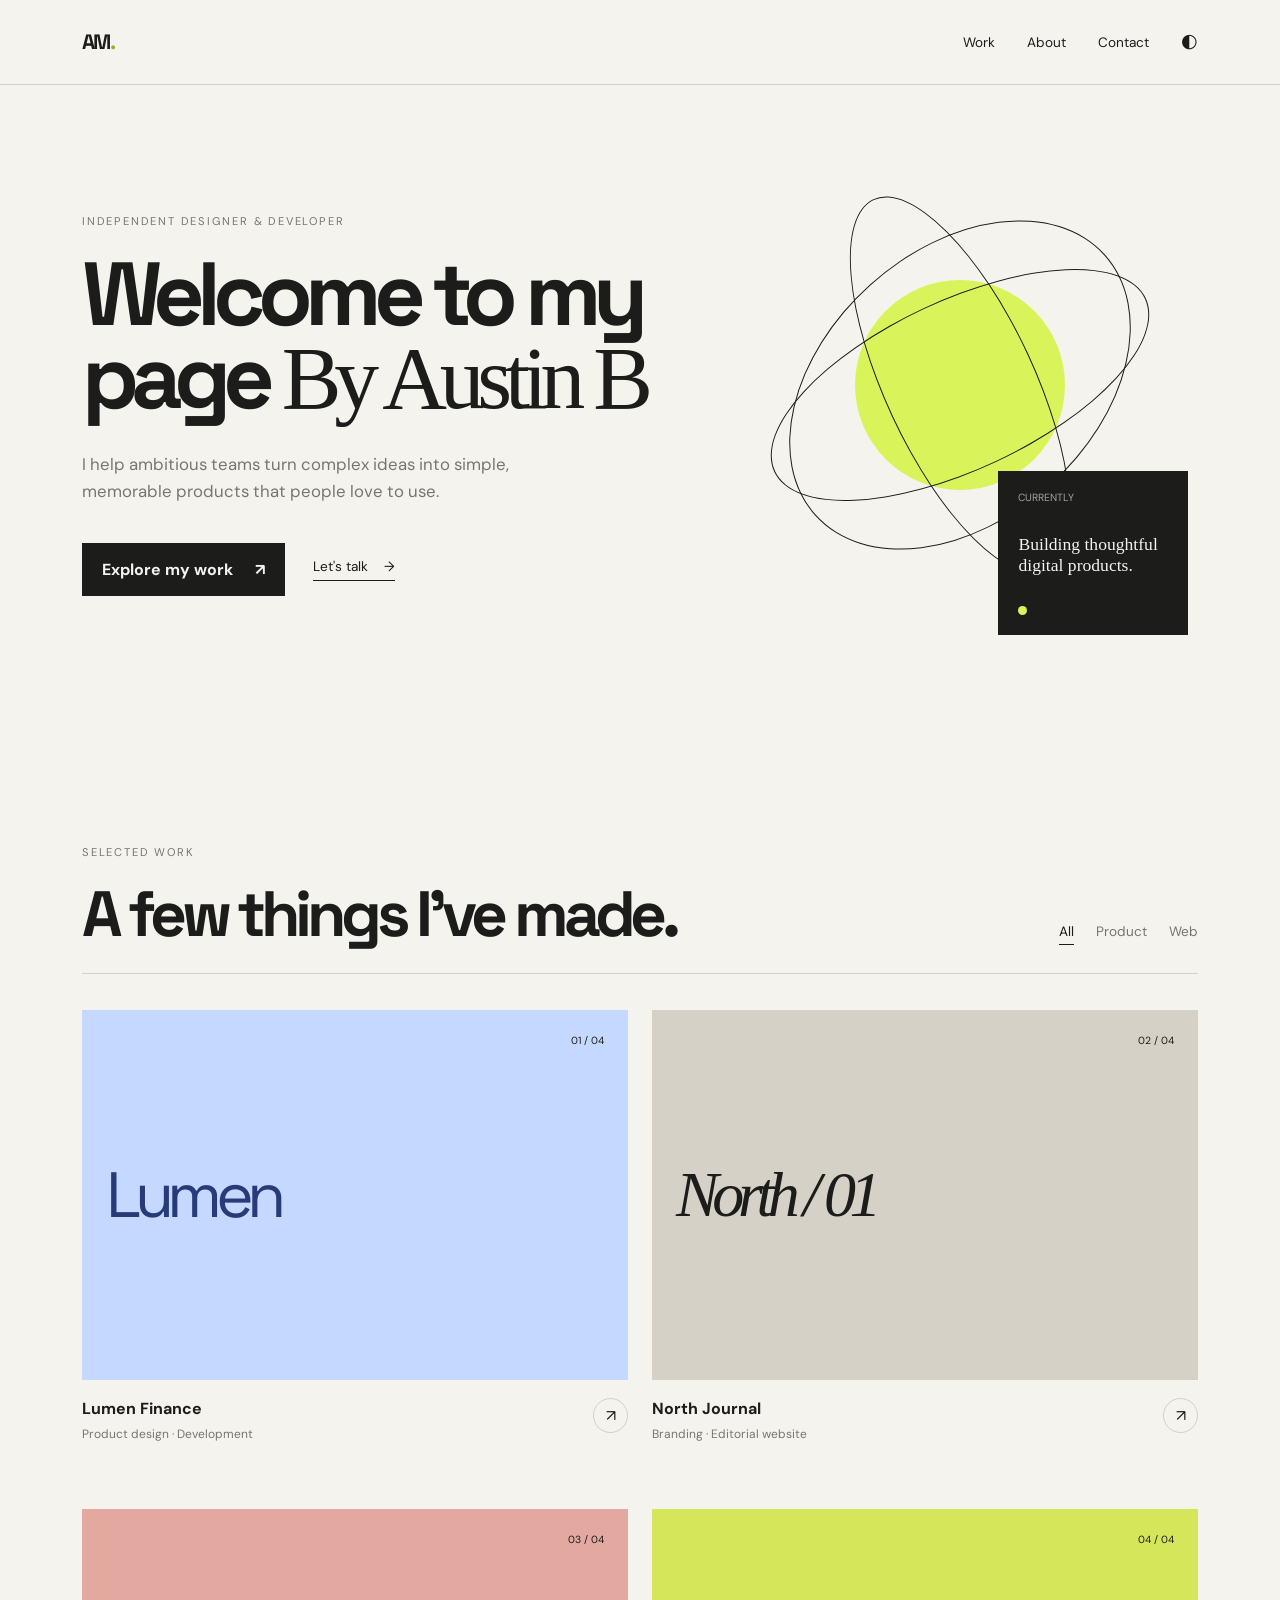
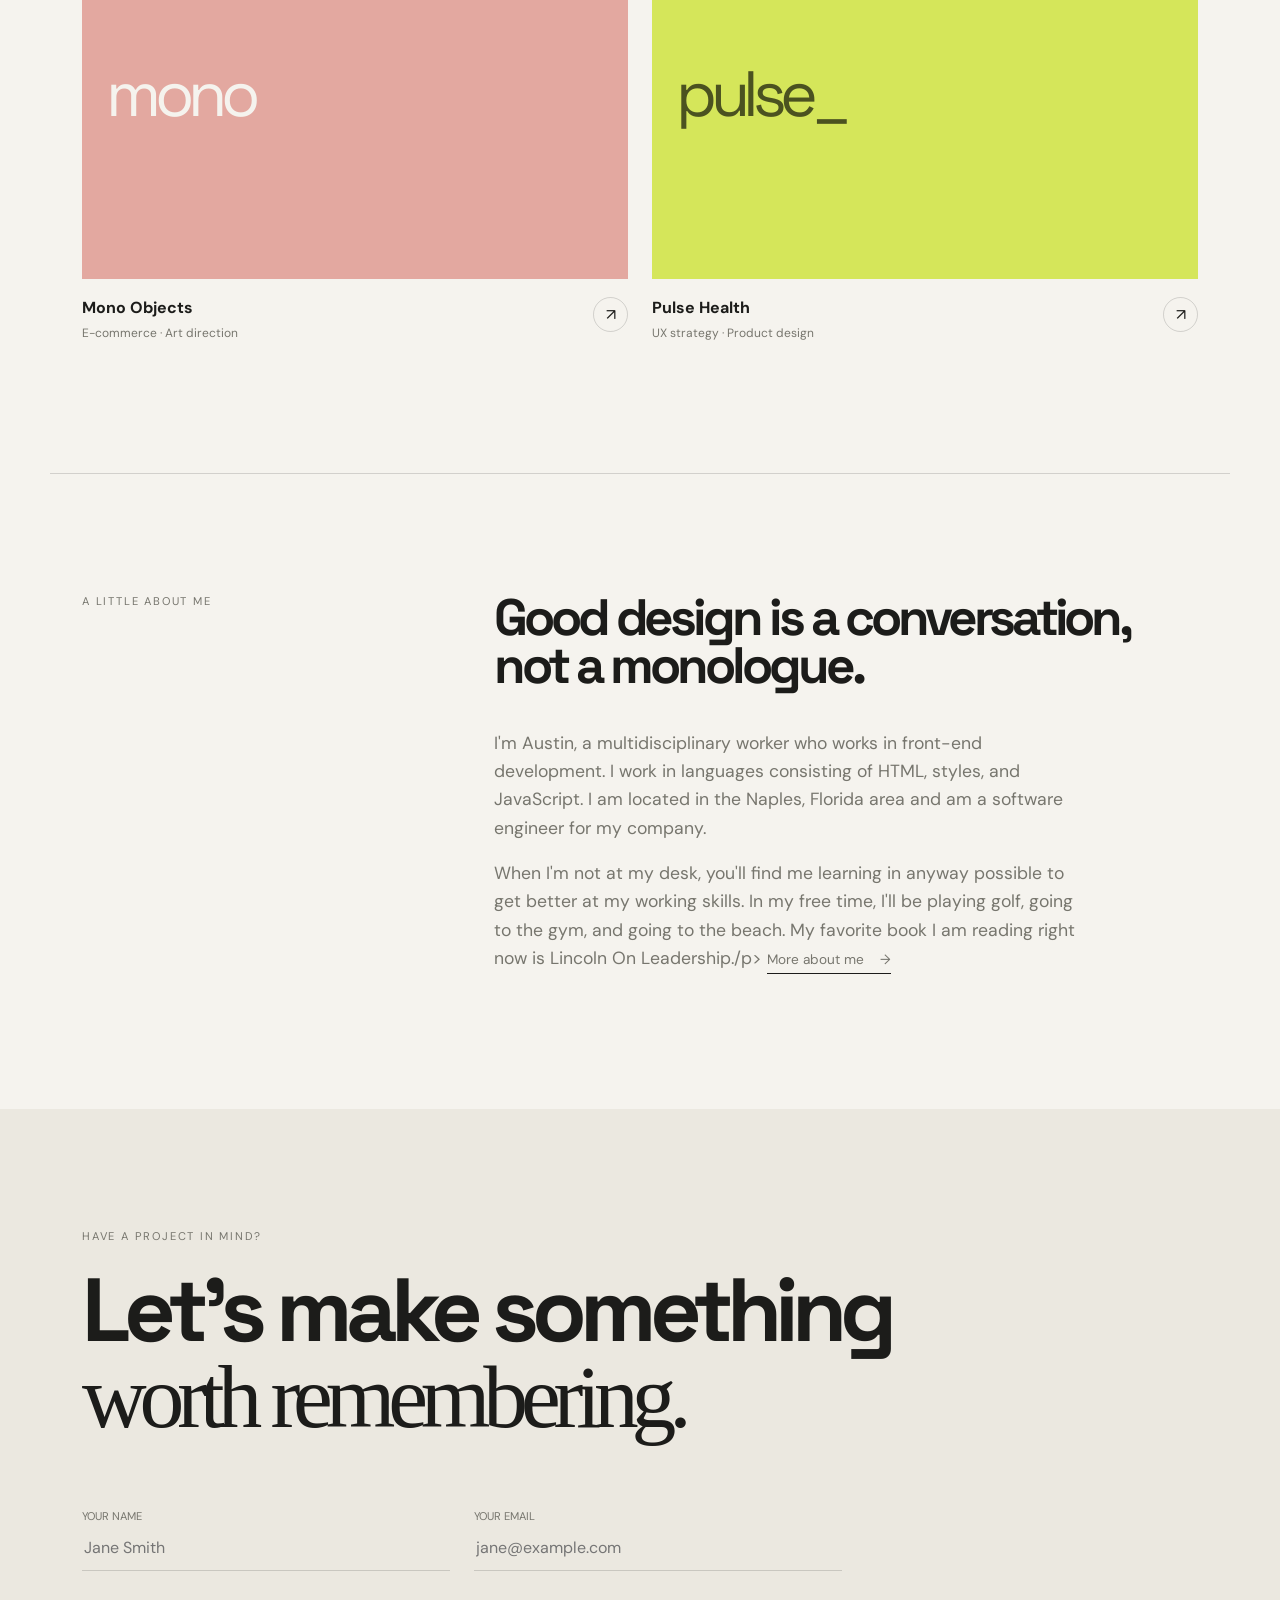
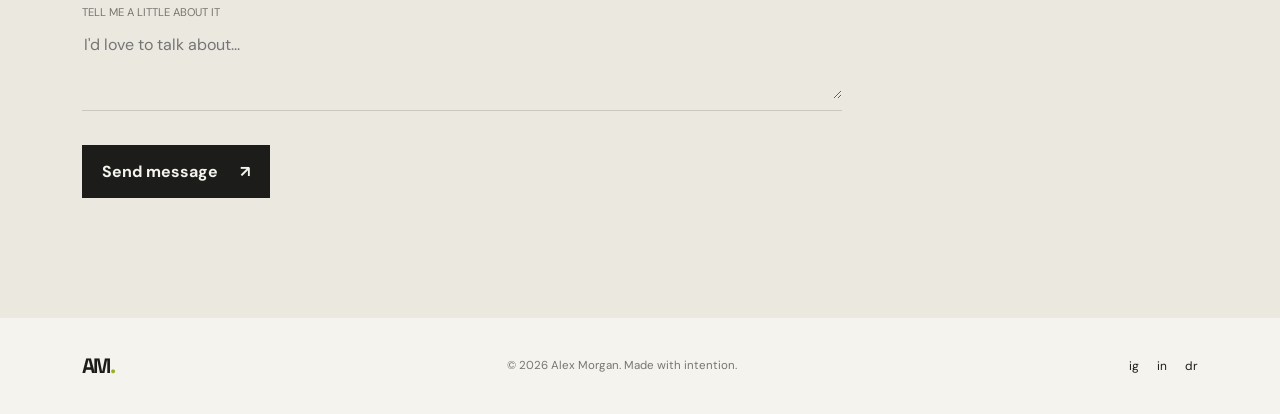
==== index.html @ d63d9c44 "Recent changes to website" ====
<!DOCTYPE html>
<html lang="en">
<head>
  <meta charset="UTF-8">
  <meta name="viewport" content="width=device-width, initial-scale=1.0">
  <meta name="description" content="A modern personal portfolio website.">
  <title>Austin Bohlman | Designer & Front End Developer</title>
  <link rel="preconnect" href="https://fonts.googleapis.com">
  <link rel="preconnect" href="https://fonts.gstatic.com" crossorigin>
  <link href="https://fonts.googleapis.com/css2?family=DM+Sans:wght@400;500;700&family=Space+Grotesk:wght@500;600;700&display=swap" rel="stylesheet">
  <link rel="stylesheet" href="style.css">
  <script src="script.js" defer></script>
</head>
<body>
  <header class="site-header">
    <nav class="nav container" aria-label="Main navigation">
      <a class="logo" href="#top" aria-label="Alex Morgan home">AM<span>.</span></a>
      <button class="menu-toggle" type="button" aria-expanded="false" aria-controls="nav-links">
        <span></span><span></span><span></span>
        <span class="sr-only">Open navigation menu</span>
      </button>
      <div class="nav-links" id="nav-links">
        <a href="#work">Work</a>
        <a href="#about">About</a>
        <a href="#contact">Contact</a>
        <button class="theme-toggle" type="button" aria-label="Switch to dark theme">◐</button>
      </div>
    </nav>
  </header>

  <main id="top">
    <section class="hero container">
      <div class="hero-copy">
        <p class="eyebrow">Independent designer & developer</p>
        <h1>Welcome to my page <em>By Austin B</em></h1>
        <p class="hero-text">I help ambitious teams turn complex ideas into simple, memorable products that people love to use.</p>
        <div class="hero-actions">
          <a class="button button-primary" href="#work">Explore my work <span>↗</span></a>
          <a class="text-link" href="#contact">Let's talk <span>→</span></a>
        </div>
      </div>
      <div class="hero-art" aria-hidden="true">
        <div class="sun"></div>
        <div class="orbit orbit-one"></div>
        <div class="orbit orbit-two"></div>
        <div class="orbit orbit-three"></div>
        <div class="hero-card">
          <span>Currently</span>
          <strong>Building thoughtful<br>digital products.</strong>
          <i></i>
        </div>
      </div>
    </section>

    <section class="work section container" id="work">
      <div class="section-heading">
        <div>
          <p class="eyebrow">Selected work</p>
          <h2>A few things I've made.</h2>
        </div>
        <div class="filters" aria-label="Filter projects">
          <button class="filter-button active" data-filter="all">All</button>
          <button class="filter-button" data-filter="product">Product</button>
          <button class="filter-button" data-filter="web">Web</button>
        </div>
      </div>
      <div class="project-grid">
        <article class="project-card project-product">
          <div class="project-image image-lumen"><span>Lumen</span><small>01 / 04</small></div>
          <div class="project-meta"><div><h3>Lumen Finance</h3><p>Product design · Development</p></div><a href="#contact" aria-label="Learn more about Lumen Finance">↗</a></div>
        </article>
        <article class="project-card project-web">
          <div class="project-image image-north"><span>North / 01</span><small>02 / 04</small></div>
          <div class="project-meta"><div><h3>North Journal</h3><p>Branding · Editorial website</p></div><a href="#contact" aria-label="Learn more about North Journal">↗</a></div>
        </article>
        <article class="project-card project-web">
          <div class="project-image image-mono"><span>mono</span><small>03 / 04</small></div>
          <div class="project-meta"><div><h3>Mono Objects</h3><p>E-commerce · Art direction</p></div><a href="#contact" aria-label="Learn more about Mono Objects">↗</a></div>
        </article>
        <article class="project-card project-product">
          <div class="project-image image-pulse"><span>pulse_</span><small>04 / 04</small></div>
          <div class="project-meta"><div><h3>Pulse Health</h3><p>UX strategy · Product design</p></div><a href="#contact" aria-label="Learn more about Pulse Health">↗</a></div>
        </article>
      </div>
    </section>

    <section class="about section container" id="about">
      <div class="about-label"><p class="eyebrow">A little about me</p></div>
      <div class="about-copy">
        <h2>Good design is a conversation, not a monologue.</h2>
        <p>I'm Austin, a multidisciplinary worker who works in front-end development. I work in languages consisting of HTML, styles, and JavaScript. I am located in the Naples, Florida area and am a software engineer for my company.</p>
        <p>When I'm not at my desk, you'll find me learning in anyway possible to get better at my working skills. In my free time, I'll be playing golf, going to the gym, and going to the beach. My favorite book I am reading right now is Lincoln On Leadership./p>
        <a class="text-link" href="#contact">More about me <span>→</span></a>
      </div>
    </section>

    <section class="contact section container" id="contact">
      <p class="eyebrow">Have a project in mind?</p>
      <h2>Let's make something<br><em>worth remembering.</em></h2>
      <form class="contact-form" novalidate>
        <label><span>Your name</span><input type="text" name="name" placeholder="Jane Smith" required></label>
        <label><span>Your email</span><input type="email" name="email" placeholder="jane@example.com" required></label>
        <label class="message-field"><span>Tell me a little about it</span><textarea name="message" rows="3" placeholder="I'd love to talk about..." required></textarea></label>
        <button class="button button-primary" type="submit">Send message <span>↗</span></button>
        <p class="form-status" role="status"></p>
      </form>
    </section>
  </main>

  <footer class="footer container">
    <a class="logo" href="#top">AM<span>.</span></a>
    <p>© <span id="year"></span> Alex Morgan. Made with intention.</p>
    <div class="social-links"><a href="#" aria-label="Instagram">ig</a><a href="#" aria-label="LinkedIn">in</a><a href="#" aria-label="Dribbble">dr</a></div>
  </footer>
</body>
</html>
---- style.css ----
:root {
  --bg: #f5f3ee;
  --surface: #ebe8e0;
  --text: #1c1c1a;
  --muted: #77766e;
  --accent: #d9f45a;
  --line: rgba(28, 28, 26, .16);
  --serif: Georgia, "Times New Roman", serif;
}

* { box-sizing: border-box; }
html { scroll-behavior: smooth; }
body { margin: 0; background: var(--bg); color: var(--text); font-family: "DM Sans", sans-serif; }
a { color: inherit; text-decoration: none; }
button, input, textarea { color: inherit; font: inherit; }
.container { margin: 0 auto; max-width: 1180px; padding-left: 32px; padding-right: 32px; }
.site-header { border-bottom: 1px solid var(--line); }
.nav { align-items: center; display: flex; height: 84px; justify-content: space-between; }
.logo { font-family: "Space Grotesk", sans-serif; font-size: 1.3rem; font-weight: 700; letter-spacing: -.08em; }
.logo span, em { color: #9bac28; font-style: normal; }
.nav-links { align-items: center; display: flex; gap: 32px; }
.nav-links a, .theme-toggle, .filter-button { background: none; border: 0; cursor: pointer; font-size: .85rem; }
.nav-links a:hover, .social-links a:hover { color: #879628; }
.theme-toggle { font-size: 1.2rem; padding: 0 0 4px; }
.menu-toggle { background: none; border: 0; display: none; }
.menu-toggle span:not(.sr-only) { background: var(--text); display: block; height: 2px; margin: 4px; width: 22px; }
.sr-only { height: 1px; margin: -1px; overflow: hidden; position: absolute; width: 1px; clip: rect(0, 0, 0, 0); }
.hero { align-items: center; display: grid; gap: 60px; grid-template-columns: 1.1fr .9fr; min-height: 640px; }
.eyebrow { color: var(--muted); font-size: .7rem; letter-spacing: .16em; margin: 0 0 25px; text-transform: uppercase; }
h1, h2, h3, p { margin-top: 0; }
h1 { font-family: "Space Grotesk", sans-serif; font-size: clamp(3.5rem, 7vw, 6.7rem); letter-spacing: -.09em; line-height: .92; margin-bottom: 32px; max-width: 780px; }
h1 em, .contact h2 em { color: inherit; font-family: var(--serif); font-weight: 400; letter-spacing: -.08em; }
.hero-text { color: var(--muted); font-size: 1.05rem; line-height: 1.6; max-width: 430px; }
.hero-actions { align-items: center; display: flex; gap: 28px; margin-top: 38px; }
.button { border: 0; cursor: pointer; display: inline-flex; font-weight: 700; gap: 22px; justify-content: space-between; padding: 16px 20px; }
.button-primary { background: var(--text); color: var(--bg); }
.button-primary:hover { background: #41413b; transform: translateY(-2px); }
.text-link { border-bottom: 1px solid var(--text); font-size: .85rem; padding-bottom: 5px; }
.text-link span { margin-left: 12px; }
.hero-art { height: 480px; position: relative; }
.sun { background: var(--accent); border-radius: 50%; height: 210px; left: 50%; position: absolute; top: 115px; transform: translateX(-50%); width: 210px; }
.orbit { border: 1px solid var(--text); border-radius: 50%; left: 50%; position: absolute; top: 220px; transform: translate(-50%, -50%) rotate(-25deg); }
.orbit-one { height: 410px; width: 150px; }.orbit-two { height: 170px; width: 410px; }.orbit-three { height: 390px; transform: translate(-50%, -50%) rotate(48deg); width: 270px; }
.hero-card { background: var(--text); bottom: 10px; color: var(--bg); padding: 20px; position: absolute; right: 2%; width: 190px; }
.hero-card span { color: #a4a49d; display: block; font-size: .65rem; margin-bottom: 30px; text-transform: uppercase; }.hero-card strong { font-family: var(--serif); font-size: 1.1rem; font-weight: 400; line-height: 1.2; }.hero-card i { background: var(--accent); border-radius: 50%; display: block; height: 9px; margin-top: 30px; width: 9px; }
.section { padding-bottom: 120px; padding-top: 120px; }
.section-heading { align-items: end; border-bottom: 1px solid var(--line); display: flex; justify-content: space-between; margin-bottom: 36px; padding-bottom: 28px; }
h2 { font-family: "Space Grotesk", sans-serif; font-size: clamp(2.5rem, 5vw, 4.5rem); letter-spacing: -.08em; line-height: .95; margin-bottom: 0; }
.filters { display: flex; gap: 22px; }.filter-button { color: var(--muted); padding: 0 0 4px; }.filter-button.active { border-bottom: 1px solid; color: var(--text); }
.project-grid { display: grid; gap: 55px 24px; grid-template-columns: 1fr 1fr; }.project-card.hidden { display: none; }
.project-image { align-items: center; display: flex; height: 370px; justify-content: space-between; overflow: hidden; padding: 24px; position: relative; }.project-image span { font-family: "Space Grotesk", sans-serif; font-size: clamp(2rem, 5vw, 4rem); letter-spacing: -.1em; }.project-image small { align-self: start; font-size: .65rem; }
.image-lumen { background: #c5d8ff; }.image-lumen span { color: #263b77; }.image-north { background: #d5d1c6; }.image-north span { font-family: var(--serif); font-style: italic; }.image-mono { background: #e3a8a0; }.image-mono span { color: #f5f3ee; }.image-pulse { background: #d5e65a; }.image-pulse span { color: #4b5220; }
.project-meta { align-items: start; display: flex; justify-content: space-between; padding-top: 18px; }.project-meta h3 { font-size: 1rem; margin-bottom: 7px; }.project-meta p { color: var(--muted); font-size: .75rem; }.project-meta a { border: 1px solid var(--line); border-radius: 50%; display: grid; height: 35px; place-items: center; width: 35px; }
.about { border-top: 1px solid var(--line); display: grid; gap: 60px; grid-template-columns: 1fr 2fr; }.about-copy { max-width: 700px; }.about-copy h2 { font-size: clamp(2.2rem, 4vw, 4rem); margin-bottom: 38px; }.about-copy p { color: var(--muted); font-size: 1.1rem; line-height: 1.6; max-width: 590px; }
.contact { background: var(--surface); max-width: none; padding-left: max(32px, calc((100vw - 1116px) / 2)); padding-right: max(32px, calc((100vw - 1116px) / 2)); }.contact h2 { font-size: clamp(3rem, 7vw, 6.7rem); margin-bottom: 70px; }.contact-form { display: grid; gap: 34px 24px; grid-template-columns: 1fr 1fr; max-width: 760px; }.contact-form label { border-bottom: 1px solid var(--line); display: flex; flex-direction: column; gap: 13px; padding-bottom: 11px; }.contact-form label span { color: var(--muted); font-size: .7rem; text-transform: uppercase; }.contact-form input, .contact-form textarea { background: none; border: 0; outline: 0; resize: vertical; }.message-field { grid-column: 1 / -1; }.contact-form .button { justify-self: start; }.form-status { font-size: .8rem; margin: 0; }
.footer { align-items: center; display: flex; justify-content: space-between; padding-bottom: 35px; padding-top: 35px; }.footer p { color: var(--muted); font-size: .72rem; margin: 0; }.social-links { display: flex; gap: 18px; font-size: .75rem; }
body.dark { --bg: #1c1c1a; --surface: #292925; --text: #f5f3ee; --muted: #a4a49d; --line: rgba(245, 243, 238, .18); }.dark .image-north { background: #918d81; }.dark .image-mono { background: #ad756e; }
@media (max-width: 700px) { .container { padding-left: 20px; padding-right: 20px; }.nav { height: 70px; }.menu-toggle { display: block; }.nav-links { background: var(--bg); display: none; flex-direction: column; gap: 24px; left: 0; padding: 30px; position: absolute; right: 0; top: 70px; z-index: 5; }.nav-links.open { display: flex; }.hero { display: block; min-height: auto; padding-bottom: 70px; padding-top: 80px; }.hero-art { height: 390px; margin-top: 35px; }.sun { height: 160px; top: 90px; width: 160px; }.orbit { top: 170px; }.orbit-one { height: 320px; width: 120px; }.orbit-two { height: 130px; width: 320px; }.orbit-three { height: 300px; width: 205px; }.hero-card { bottom: 0; }.section { padding-bottom: 80px; padding-top: 80px; }.section-heading { align-items: start; display: block; }.filters { margin-top: 28px; }.project-grid { display: block; }.project-card { margin-bottom: 45px; }.project-image { height: 270px; }.about { display: block; }.about-label { margin-bottom: 30px; }.contact { padding-left: 20px; padding-right: 20px; }.contact h2 { margin-bottom: 45px; }.contact-form { display: block; }.contact-form label { margin-bottom: 32px; }.footer { align-items: start; flex-wrap: wrap; gap: 22px; }.footer p { order: 3; width: 100%; } }
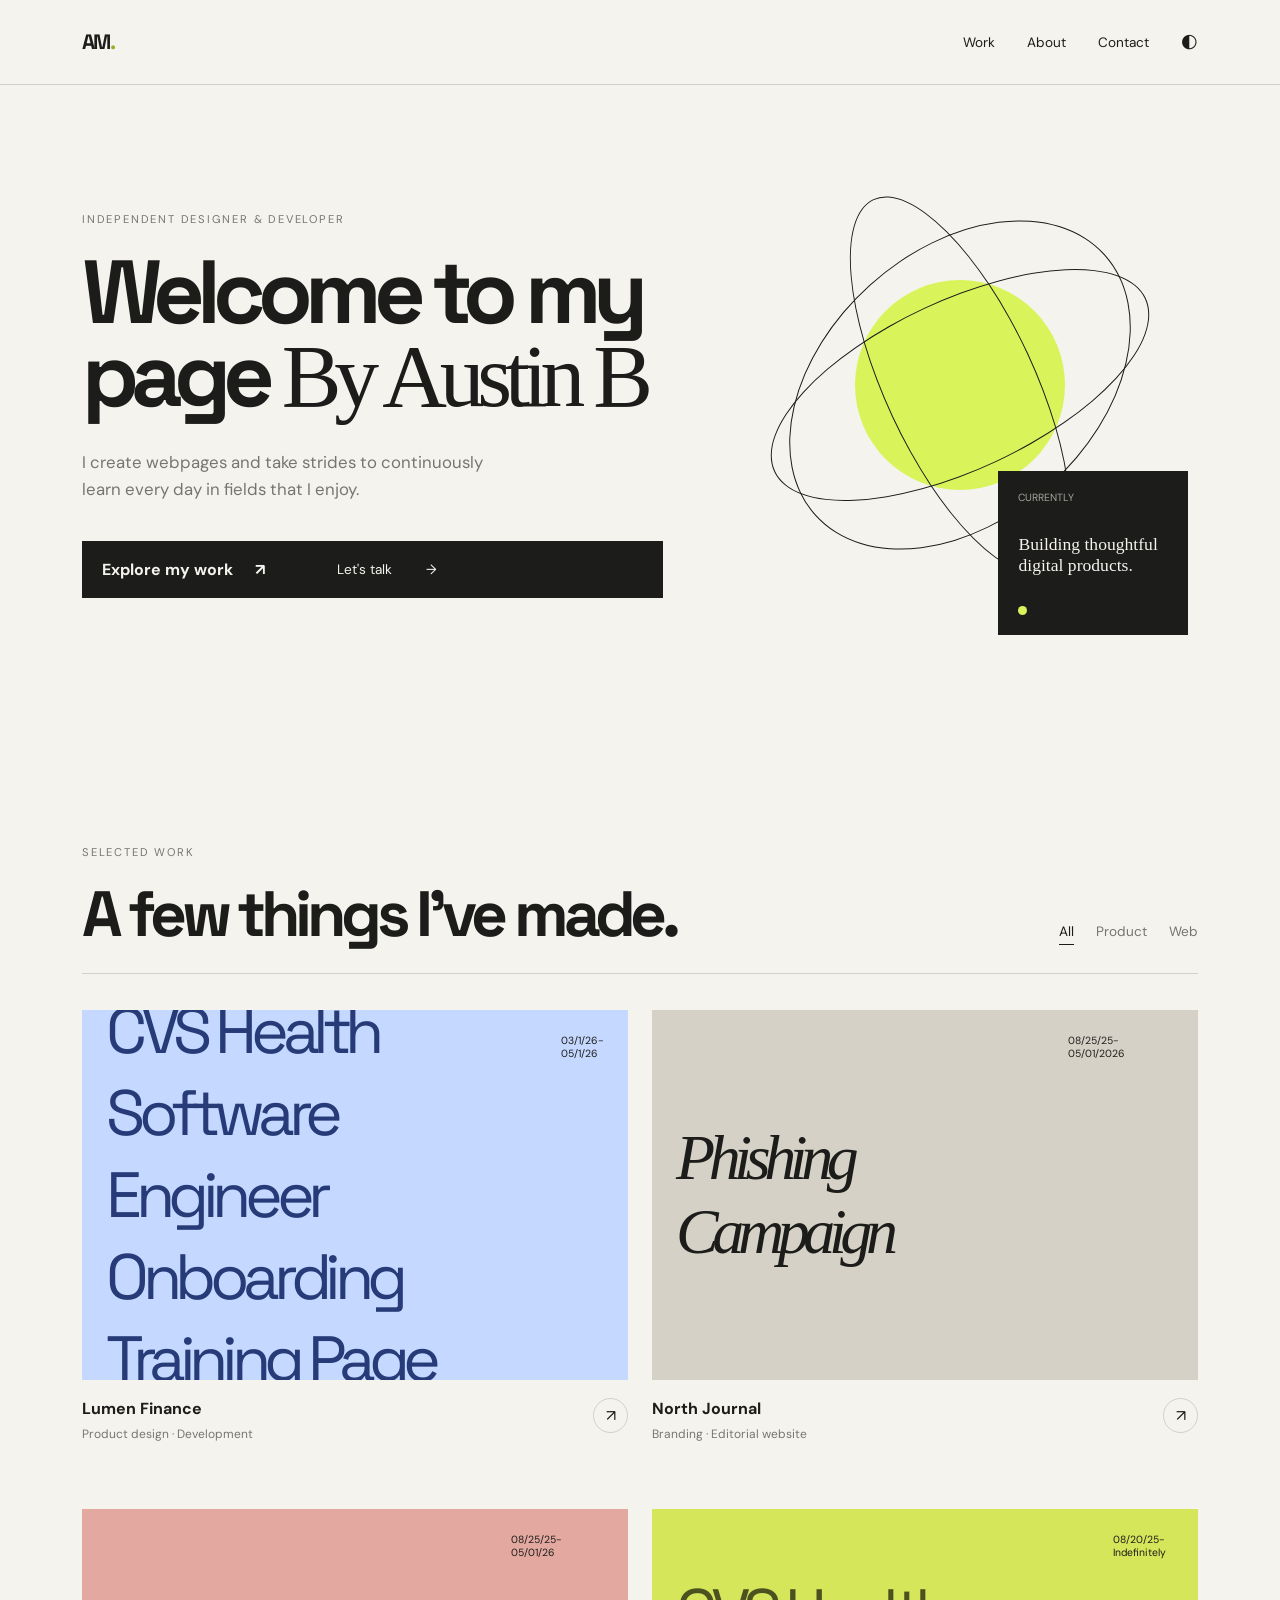
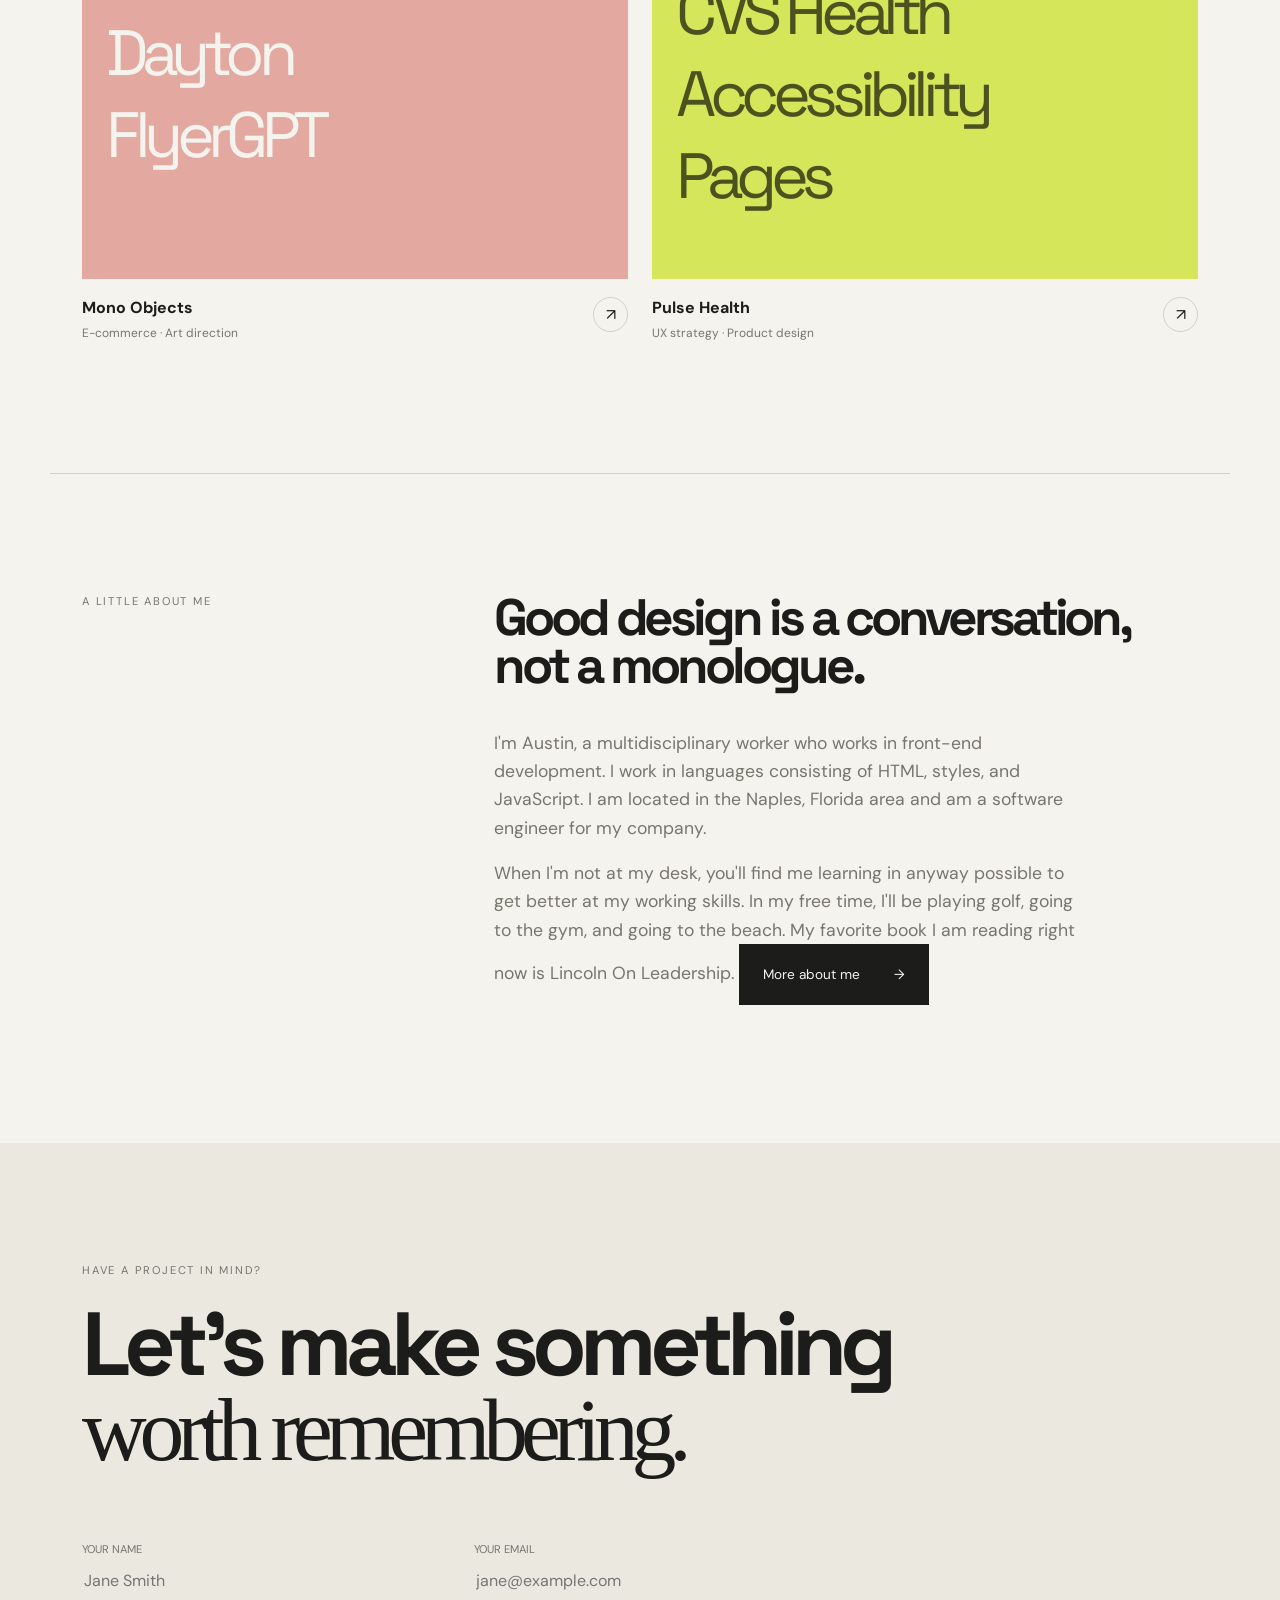
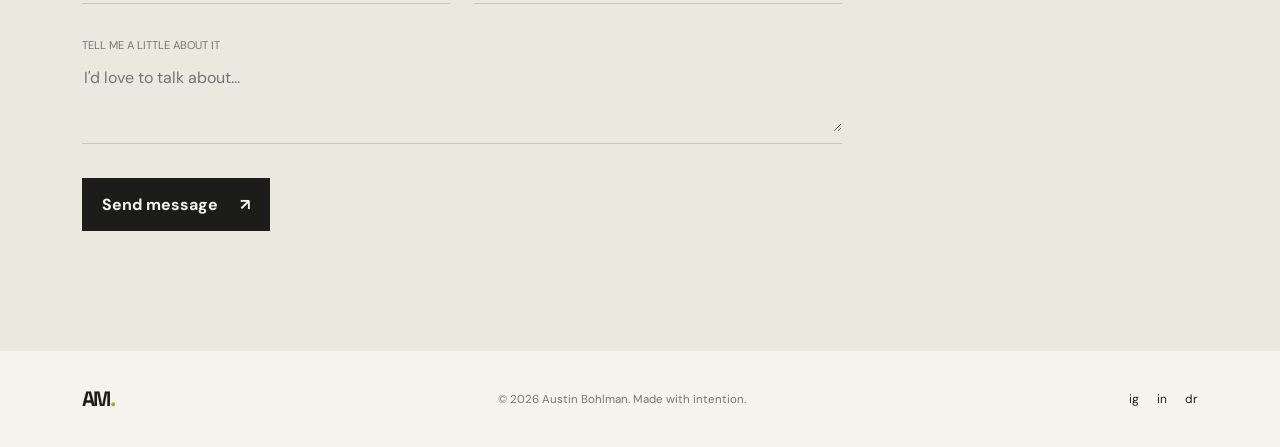
==== commit 7a8521ab: "Update Austin Bohlman designed webpage" ====
--- a/index.html
+++ b/index.html
@@ -33,8 +33,10 @@
       <div class="hero-copy">
         <p class="eyebrow">Independent designer & developer</p>
         <h1>Welcome to my page <em>By Austin B</em></h1>
-        <p class="hero-text">I help ambitious teams turn complex ideas into simple, memorable products that people love to use.</p>
-        <div class="hero-actions">
+        <p class="hero-text">
+  I create webpages and take strides to continuously learn every day in fields that I enjoy.
+</p>
+<div class="hero-actions">
           <a class="button button-primary" href="#work">Explore my work <span>↗</span></a>
           <a class="text-link" href="#contact">Let's talk <span>→</span></a>
         </div>
@@ -66,19 +68,19 @@
       </div>
       <div class="project-grid">
         <article class="project-card project-product">
-          <div class="project-image image-lumen"><span>Lumen</span><small>01 / 04</small></div>
+          <div class="project-image image-lumen"><span>CVS Health Software Engineer Onboarding Training Page</span><small>03/1/26-05/1/26</small></div>
           <div class="project-meta"><div><h3>Lumen Finance</h3><p>Product design · Development</p></div><a href="#contact" aria-label="Learn more about Lumen Finance">↗</a></div>
         </article>
         <article class="project-card project-web">
-          <div class="project-image image-north"><span>North / 01</span><small>02 / 04</small></div>
+          <div class="project-image image-north"><span>Phishing Campaign</span><small>08/25/25-05/01/2026</small></div>
           <div class="project-meta"><div><h3>North Journal</h3><p>Branding · Editorial website</p></div><a href="#contact" aria-label="Learn more about North Journal">↗</a></div>
         </article>
         <article class="project-card project-web">
-          <div class="project-image image-mono"><span>mono</span><small>03 / 04</small></div>
+          <div class="project-image image-mono"><span>Dayton FlyerGPT</span><small>08/25/25-05/01/26</small></div>
           <div class="project-meta"><div><h3>Mono Objects</h3><p>E-commerce · Art direction</p></div><a href="#contact" aria-label="Learn more about Mono Objects">↗</a></div>
         </article>
         <article class="project-card project-product">
-          <div class="project-image image-pulse"><span>pulse_</span><small>04 / 04</small></div>
+          <div class="project-image image-pulse"><span>CVS Health Accessibility Pages </span><small>08/20/25-Indefinitely</small></div>
           <div class="project-meta"><div><h3>Pulse Health</h3><p>UX strategy · Product design</p></div><a href="#contact" aria-label="Learn more about Pulse Health">↗</a></div>
         </article>
       </div>
@@ -89,7 +91,7 @@
       <div class="about-copy">
         <h2>Good design is a conversation, not a monologue.</h2>
         <p>I'm Austin, a multidisciplinary worker who works in front-end development. I work in languages consisting of HTML, styles, and JavaScript. I am located in the Naples, Florida area and am a software engineer for my company.</p>
-        <p>When I'm not at my desk, you'll find me learning in anyway possible to get better at my working skills. In my free time, I'll be playing golf, going to the gym, and going to the beach. My favorite book I am reading right now is Lincoln On Leadership./p>
+        <p>When I'm not at my desk, you'll find me learning in anyway possible to get better at my working skills. In my free time, I'll be playing golf, going to the gym, and going to the beach. My favorite book I am reading right now is Lincoln On Leadership.
         <a class="text-link" href="#contact">More about me <span>→</span></a>
       </div>
     </section>
@@ -109,7 +111,7 @@
 
   <footer class="footer container">
     <a class="logo" href="#top">AM<span>.</span></a>
-    <p>© <span id="year"></span> Alex Morgan. Made with intention.</p>
+    <p>© <span id="year"></span> Austin Bohlman. Made with intention.</p>
     <div class="social-links"><a href="#" aria-label="Instagram">ig</a><a href="#" aria-label="LinkedIn">in</a><a href="#" aria-label="Dribbble">dr</a></div>
   </footer>
 </body>
--- a/style.css
+++ b/style.css
@@ -31,17 +31,28 @@
 h1 { font-family: "Space Grotesk", sans-serif; font-size: clamp(3.5rem, 7vw, 6.7rem); letter-spacing: -.09em; line-height: .92; margin-bottom: 32px; max-width: 780px; }
 h1 em, .contact h2 em { color: inherit; font-family: var(--serif); font-weight: 400; letter-spacing: -.08em; }
 .hero-text { color: var(--muted); font-size: 1.05rem; line-height: 1.6; max-width: 430px; }
-.hero-actions { align-items: center; display: flex; gap: 28px; margin-top: 38px; }
+.hero-actions { align-items: center; background-color: #1c1c1a; display: flex; gap: 28px; margin-top: 38px; }
+.text-link { background: var(--text); color: var(--bg); display: inline-flex; font-size: .85rem; gap: 22px; padding: 20px 24px; transition: transform .2s ease, background-color .2s ease, box-shadow .2s ease;}
+.text-link:hover { background: #41413b; color: var(--bg); box-shadow: 0 4px 10px rgba(0, 0, 0, .18); transform: translateY(-2px) scale(1.01);}
+.text-link span { margin-left: 12px; transition: transform .2s ease;}
+.text-link:hover span {transform: translateX(3px);}
 .button { border: 0; cursor: pointer; display: inline-flex; font-weight: 700; gap: 22px; justify-content: space-between; padding: 16px 20px; }
 .button-primary { background: var(--text); color: var(--bg); }
 .button-primary:hover { background: #41413b; transform: translateY(-2px); }
-.text-link { border-bottom: 1px solid var(--text); font-size: .85rem; padding-bottom: 5px; }
 .text-link span { margin-left: 12px; }
 .hero-art { height: 480px; position: relative; }
 .sun { background: var(--accent); border-radius: 50%; height: 210px; left: 50%; position: absolute; top: 115px; transform: translateX(-50%); width: 210px; }
-.orbit { border: 1px solid var(--text); border-radius: 50%; left: 50%; position: absolute; top: 220px; transform: translate(-50%, -50%) rotate(-25deg); }
-.orbit-one { height: 410px; width: 150px; }.orbit-two { height: 170px; width: 410px; }.orbit-three { height: 390px; transform: translate(-50%, -50%) rotate(48deg); width: 270px; }
-.hero-card { background: var(--text); bottom: 10px; color: var(--bg); padding: 20px; position: absolute; right: 2%; width: 190px; }
+.orbit { --orbit-angle: -25deg; animation: orbit-drift 18s linear infinite; border: 1px solid var(--text); border-radius: 50%; left: 50%; position: absolute; top: 220px; transform: translate(-50%, -50%) rotate(var(--orbit-angle)); }
+.orbit-one { animation-duration: 20s; height: 410px; width: 150px; }.orbit-two { animation-direction: reverse; animation-duration: 15s; height: 170px; width: 410px; }.orbit-three { --orbit-angle: 48deg; animation-duration: 24s; height: 390px; width: 270px; }
+@keyframes orbit-drift {
+  from { transform: translate(-50%, -50%) rotate(var(--orbit-angle)); }
+  to { transform: translate(-50%, -50%) rotate(calc(var(--orbit-angle) + 360deg)); }
+}
+@media (prefers-reduced-motion: reduce) {
+  .orbit { animation: none; }
+}
+.hero-card { background: var(--text); cursor: pointer; bottom: 10px; color: var(--bg); padding: 20px; position: absolute; right: 2%; width: 190px; transition: transform .2s ease, box-shadow .2s ease;}
+.hero-card:hover { background: var(--text); box-shadow: 0 5px 12px rgba(0, 0, 0, .2); transform: translateY(-3px);}
 .hero-card span { color: #a4a49d; display: block; font-size: .65rem; margin-bottom: 30px; text-transform: uppercase; }.hero-card strong { font-family: var(--serif); font-size: 1.1rem; font-weight: 400; line-height: 1.2; }.hero-card i { background: var(--accent); border-radius: 50%; display: block; height: 9px; margin-top: 30px; width: 9px; }
 .section { padding-bottom: 120px; padding-top: 120px; }
 .section-heading { align-items: end; border-bottom: 1px solid var(--line); display: flex; justify-content: space-between; margin-bottom: 36px; padding-bottom: 28px; }
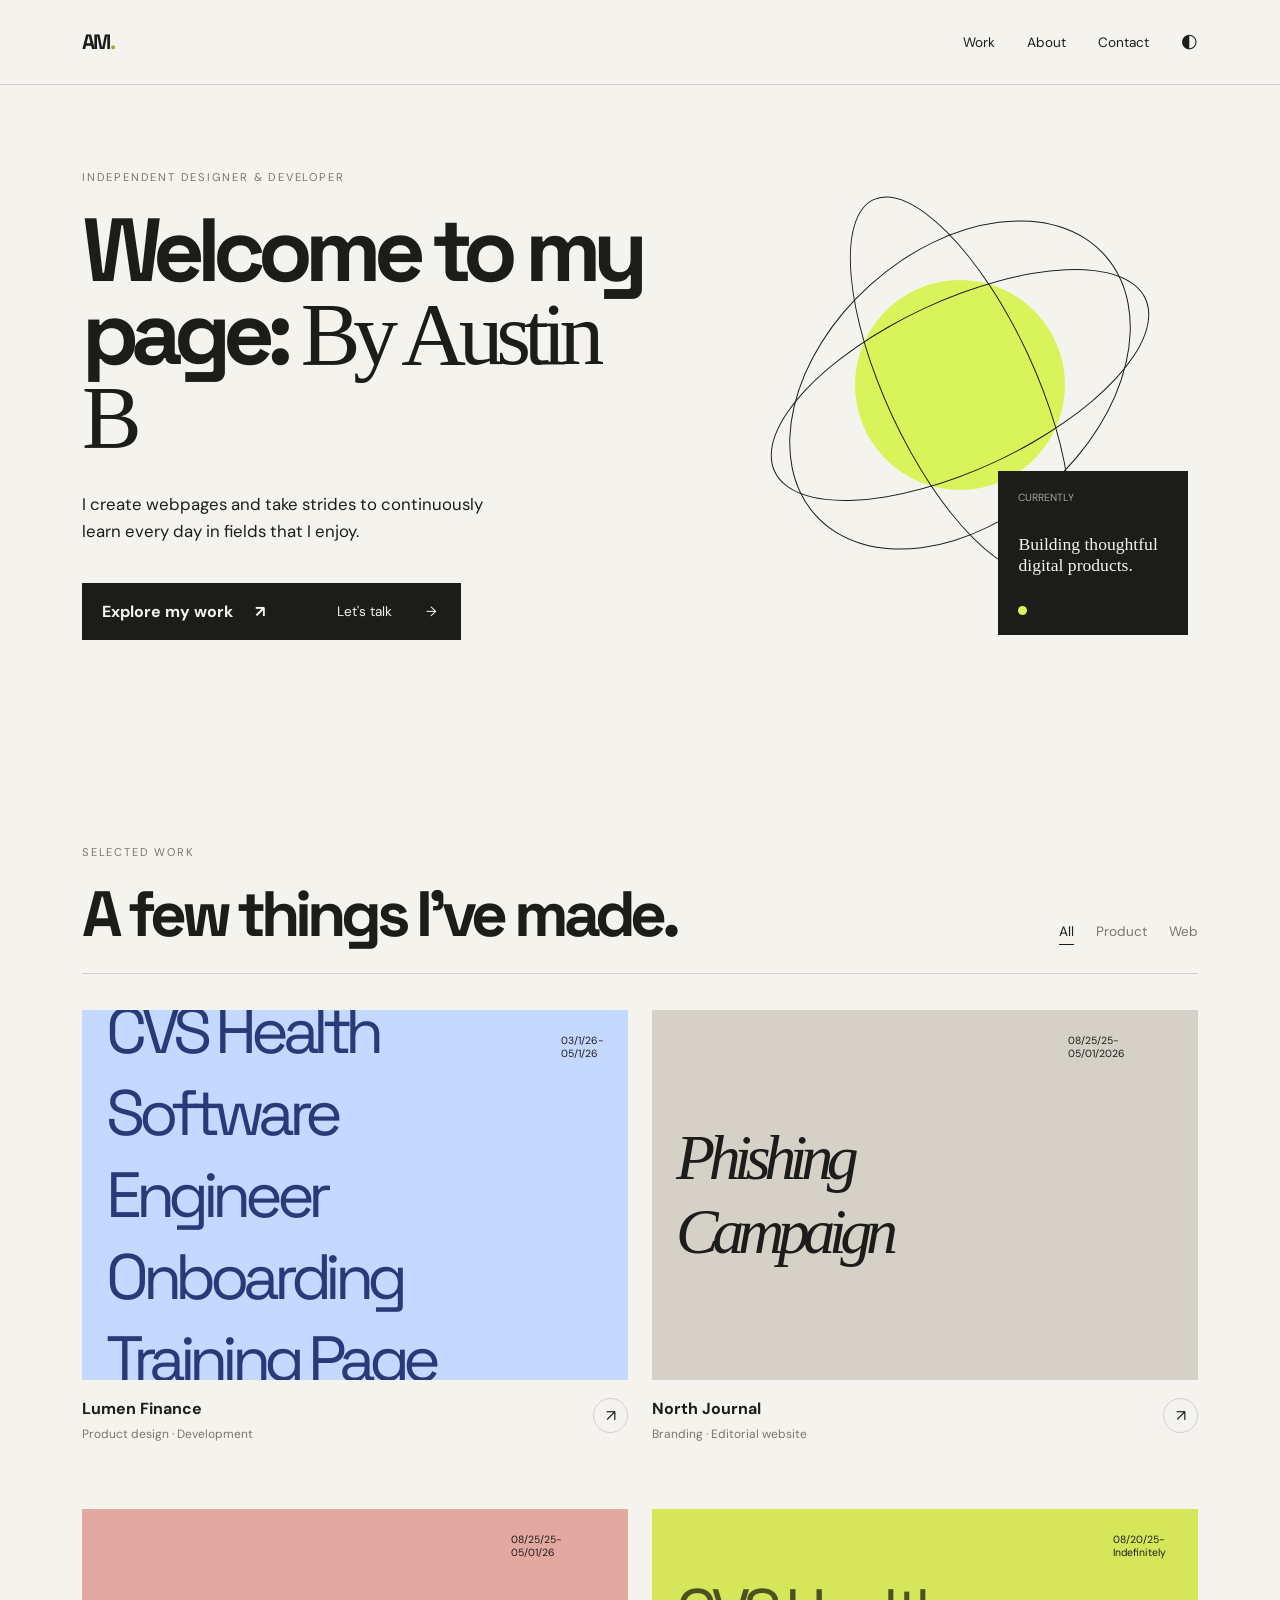
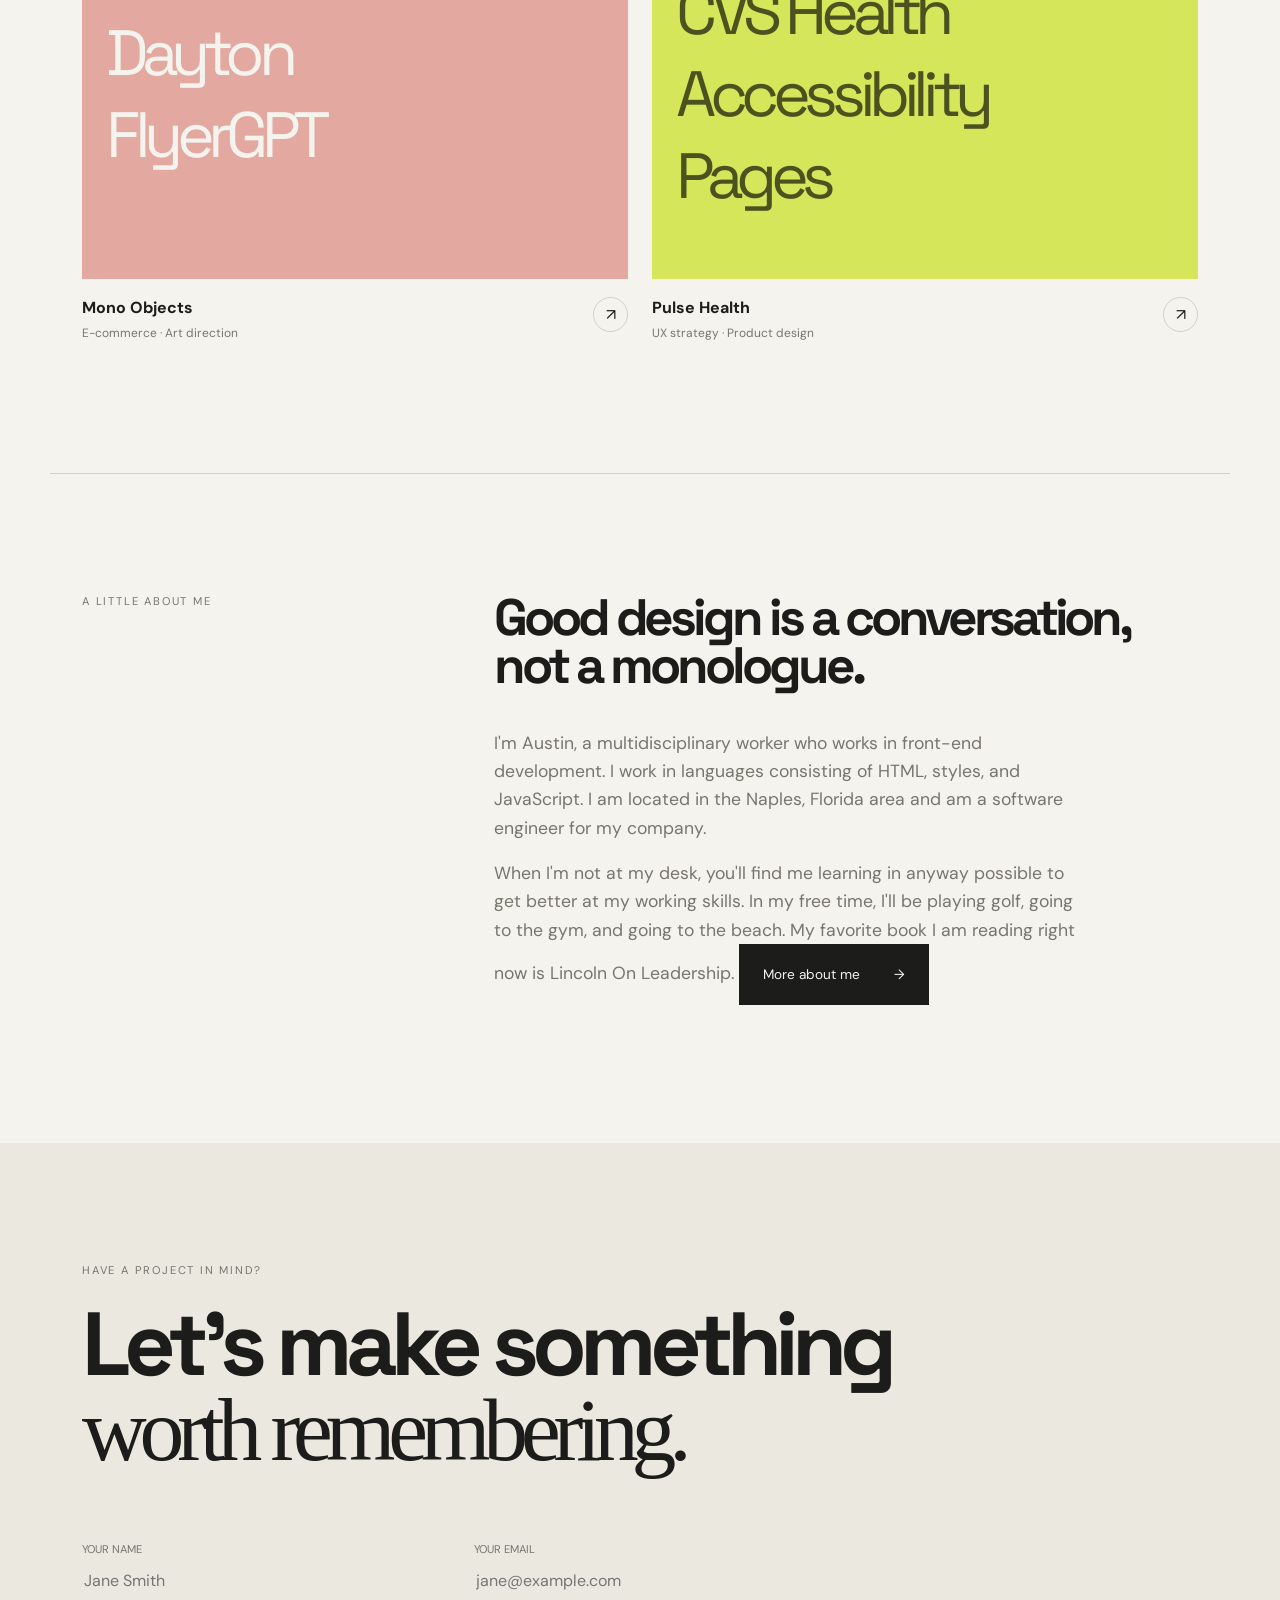
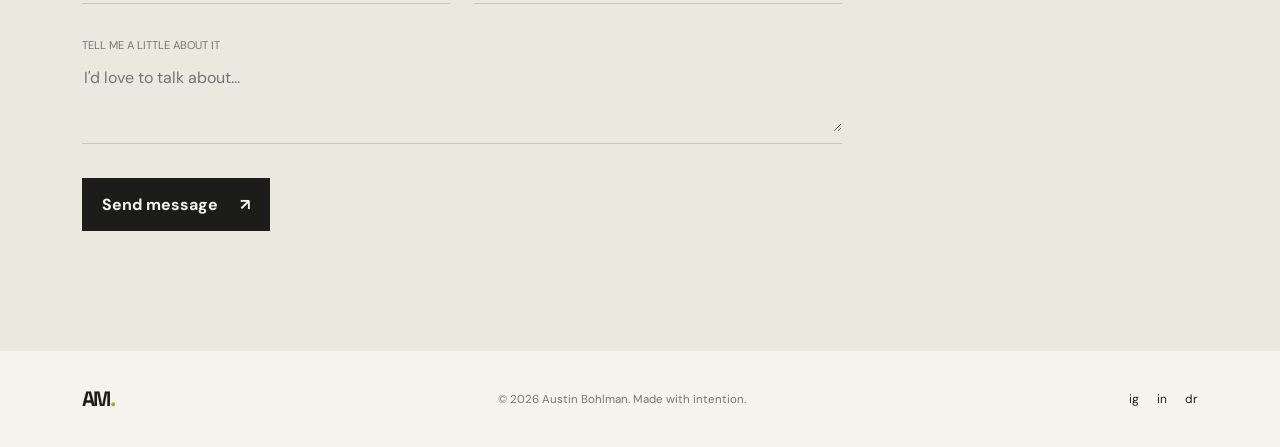
==== commit e52e6142: "Update hero section styling" ====
--- a/index.html
+++ b/index.html
@@ -32,7 +32,7 @@
     <section class="hero container">
       <div class="hero-copy">
         <p class="eyebrow">Independent designer & developer</p>
-        <h1>Welcome to my page <em>By Austin B</em></h1>
+        <h1>Welcome to my page: <em>By Austin B</em></h1>
         <p class="hero-text">
   I create webpages and take strides to continuously learn every day in fields that I enjoy.
 </p>
--- a/style.css
+++ b/style.css
@@ -30,8 +30,8 @@
 h1, h2, h3, p { margin-top: 0; }
 h1 { font-family: "Space Grotesk", sans-serif; font-size: clamp(3.5rem, 7vw, 6.7rem); letter-spacing: -.09em; line-height: .92; margin-bottom: 32px; max-width: 780px; }
 h1 em, .contact h2 em { color: inherit; font-family: var(--serif); font-weight: 400; letter-spacing: -.08em; }
-.hero-text { color: var(--muted); font-size: 1.05rem; line-height: 1.6; max-width: 430px; }
-.hero-actions { align-items: center; background-color: #1c1c1a; display: flex; gap: 28px; margin-top: 38px; }
+.hero-text { color: var(--text); font-size: 1.05rem; line-height: 1.6; max-width: 430px; }
+.hero-actions { align-items: center; background-color: #1c1c1a; display: flex; gap: 28px; margin-top: 38px; width: fit-content; }
 .text-link { background: var(--text); color: var(--bg); display: inline-flex; font-size: .85rem; gap: 22px; padding: 20px 24px; transition: transform .2s ease, background-color .2s ease, box-shadow .2s ease;}
 .text-link:hover { background: #41413b; color: var(--bg); box-shadow: 0 4px 10px rgba(0, 0, 0, .18); transform: translateY(-2px) scale(1.01);}
 .text-link span { margin-left: 12px; transition: transform .2s ease;}
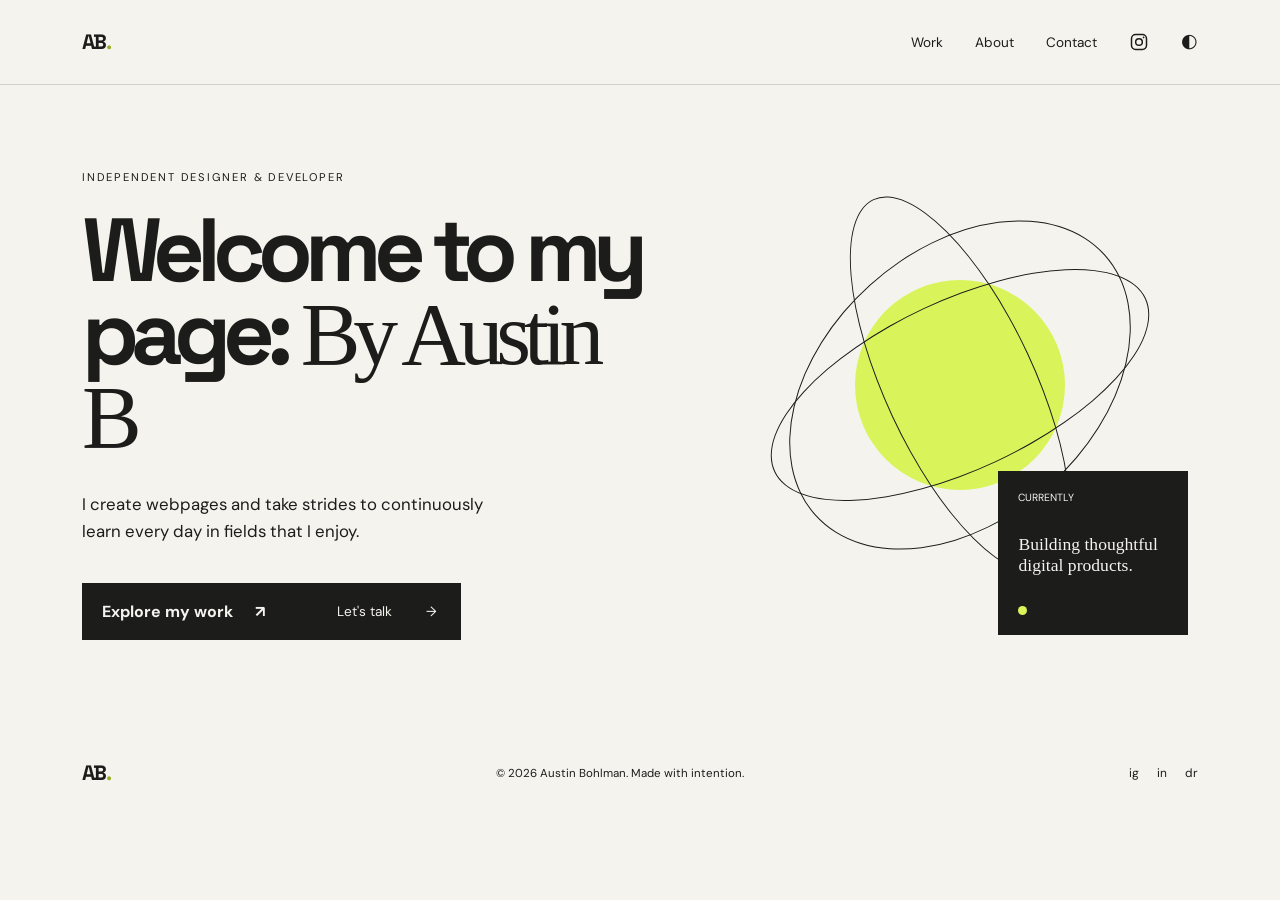
==== commit 75e725f4: "Update portfolio project descriptions" ====
--- a/index.html
+++ b/index.html
@@ -14,15 +14,18 @@
 <body>
   <header class="site-header">
     <nav class="nav container" aria-label="Main navigation">
-      <a class="logo" href="#top" aria-label="Alex Morgan home">AM<span>.</span></a>
+      <a class="logo" href="index.html" aria-label="Austin Bohlman home">AB<span>.</span></a>
       <button class="menu-toggle" type="button" aria-expanded="false" aria-controls="nav-links">
         <span></span><span></span><span></span>
         <span class="sr-only">Open navigation menu</span>
       </button>
       <div class="nav-links" id="nav-links">
-        <a href="#work">Work</a>
-        <a href="#about">About</a>
-        <a href="#contact">Contact</a>
+        <a href="work.html">Work</a>
+        <a href="about.html">About</a>
+        <a href="contact.html">Contact</a>
+        <a class="instagram-link" href="https://www.instagram.com/Austin.Bohlman/" target="_blank" rel="noopener noreferrer" aria-label="Visit Austin Bohlman on Instagram">
+          <svg viewBox="0 0 24 24" aria-hidden="true" focusable="false"><rect x="3" y="3" width="18" height="18" rx="5"></rect><circle cx="12" cy="12" r="4"></circle><circle class="instagram-dot" cx="17.5" cy="6.5" r="1"></circle></svg>
+        </a>
         <button class="theme-toggle" type="button" aria-label="Switch to dark theme">◐</button>
       </div>
     </nav>
@@ -37,8 +40,8 @@
   I create webpages and take strides to continuously learn every day in fields that I enjoy.
 </p>
 <div class="hero-actions">
-          <a class="button button-primary" href="#work">Explore my work <span>↗</span></a>
-          <a class="text-link" href="#contact">Let's talk <span>→</span></a>
+          <a class="button button-primary" href="work.html">Explore my work <span>↗</span></a>
+          <a class="text-link" href="contact.html">Let's talk <span>→</span></a>
         </div>
       </div>
       <div class="hero-art" aria-hidden="true">
@@ -54,63 +57,10 @@
       </div>
     </section>
 
-    <section class="work section container" id="work">
-      <div class="section-heading">
-        <div>
-          <p class="eyebrow">Selected work</p>
-          <h2>A few things I've made.</h2>
-        </div>
-        <div class="filters" aria-label="Filter projects">
-          <button class="filter-button active" data-filter="all">All</button>
-          <button class="filter-button" data-filter="product">Product</button>
-          <button class="filter-button" data-filter="web">Web</button>
-        </div>
-      </div>
-      <div class="project-grid">
-        <article class="project-card project-product">
-          <div class="project-image image-lumen"><span>CVS Health Software Engineer Onboarding Training Page</span><small>03/1/26-05/1/26</small></div>
-          <div class="project-meta"><div><h3>Lumen Finance</h3><p>Product design · Development</p></div><a href="#contact" aria-label="Learn more about Lumen Finance">↗</a></div>
-        </article>
-        <article class="project-card project-web">
-          <div class="project-image image-north"><span>Phishing Campaign</span><small>08/25/25-05/01/2026</small></div>
-          <div class="project-meta"><div><h3>North Journal</h3><p>Branding · Editorial website</p></div><a href="#contact" aria-label="Learn more about North Journal">↗</a></div>
-        </article>
-        <article class="project-card project-web">
-          <div class="project-image image-mono"><span>Dayton FlyerGPT</span><small>08/25/25-05/01/26</small></div>
-          <div class="project-meta"><div><h3>Mono Objects</h3><p>E-commerce · Art direction</p></div><a href="#contact" aria-label="Learn more about Mono Objects">↗</a></div>
-        </article>
-        <article class="project-card project-product">
-          <div class="project-image image-pulse"><span>CVS Health Accessibility Pages </span><small>08/20/25-Indefinitely</small></div>
-          <div class="project-meta"><div><h3>Pulse Health</h3><p>UX strategy · Product design</p></div><a href="#contact" aria-label="Learn more about Pulse Health">↗</a></div>
-        </article>
-      </div>
-    </section>
-
-    <section class="about section container" id="about">
-      <div class="about-label"><p class="eyebrow">A little about me</p></div>
-      <div class="about-copy">
-        <h2>Good design is a conversation, not a monologue.</h2>
-        <p>I'm Austin, a multidisciplinary worker who works in front-end development. I work in languages consisting of HTML, styles, and JavaScript. I am located in the Naples, Florida area and am a software engineer for my company.</p>
-        <p>When I'm not at my desk, you'll find me learning in anyway possible to get better at my working skills. In my free time, I'll be playing golf, going to the gym, and going to the beach. My favorite book I am reading right now is Lincoln On Leadership.
-        <a class="text-link" href="#contact">More about me <span>→</span></a>
-      </div>
-    </section>
-
-    <section class="contact section container" id="contact">
-      <p class="eyebrow">Have a project in mind?</p>
-      <h2>Let's make something<br><em>worth remembering.</em></h2>
-      <form class="contact-form" novalidate>
-        <label><span>Your name</span><input type="text" name="name" placeholder="Jane Smith" required></label>
-        <label><span>Your email</span><input type="email" name="email" placeholder="jane@example.com" required></label>
-        <label class="message-field"><span>Tell me a little about it</span><textarea name="message" rows="3" placeholder="I'd love to talk about..." required></textarea></label>
-        <button class="button button-primary" type="submit">Send message <span>↗</span></button>
-        <p class="form-status" role="status"></p>
-      </form>
-    </section>
   </main>
 
   <footer class="footer container">
-    <a class="logo" href="#top">AM<span>.</span></a>
+    <a class="logo" href="index.html" aria-label="Austin Bohlman home">AB<span>.</span></a>
     <p>© <span id="year"></span> Austin Bohlman. Made with intention.</p>
     <div class="social-links"><a href="#" aria-label="Instagram">ig</a><a href="#" aria-label="LinkedIn">in</a><a href="#" aria-label="Dribbble">dr</a></div>
   </footer>
--- a/style.css
+++ b/style.css
@@ -2,7 +2,7 @@
   --bg: #f5f3ee;
   --surface: #ebe8e0;
   --text: #1c1c1a;
-  --muted: #77766e;
+  --muted: #1c1c1a;
   --accent: #d9f45a;
   --line: rgba(28, 28, 26, .16);
   --serif: Georgia, "Times New Roman", serif;
@@ -21,6 +21,9 @@
 .nav-links { align-items: center; display: flex; gap: 32px; }
 .nav-links a, .theme-toggle, .filter-button { background: none; border: 0; cursor: pointer; font-size: .85rem; }
 .nav-links a:hover, .social-links a:hover { color: #879628; }
+.instagram-link { align-items: center; display: inline-flex; }
+.instagram-link svg { fill: none; height: 20px; stroke: currentColor; stroke-width: 1.8; width: 20px; }
+.instagram-link .instagram-dot { fill: currentColor; stroke: none; }
 .theme-toggle { font-size: 1.2rem; padding: 0 0 4px; }
 .menu-toggle { background: none; border: 0; display: none; }
 .menu-toggle span:not(.sr-only) { background: var(--text); display: block; height: 2px; margin: 4px; width: 22px; }
@@ -53,7 +56,7 @@
 }
 .hero-card { background: var(--text); cursor: pointer; bottom: 10px; color: var(--bg); padding: 20px; position: absolute; right: 2%; width: 190px; transition: transform .2s ease, box-shadow .2s ease;}
 .hero-card:hover { background: var(--text); box-shadow: 0 5px 12px rgba(0, 0, 0, .2); transform: translateY(-3px);}
-.hero-card span { color: #a4a49d; display: block; font-size: .65rem; margin-bottom: 30px; text-transform: uppercase; }.hero-card strong { font-family: var(--serif); font-size: 1.1rem; font-weight: 400; line-height: 1.2; }.hero-card i { background: var(--accent); border-radius: 50%; display: block; height: 9px; margin-top: 30px; width: 9px; }
+.hero-card span { color: var(--bg); display: block; font-size: .65rem; margin-bottom: 30px; text-transform: uppercase; }.hero-card strong { font-family: var(--serif); font-size: 1.1rem; font-weight: 400; line-height: 1.2; }.hero-card i { background: var(--accent); border-radius: 50%; display: block; height: 9px; margin-top: 30px; width: 9px; }
 .section { padding-bottom: 120px; padding-top: 120px; }
 .section-heading { align-items: end; border-bottom: 1px solid var(--line); display: flex; justify-content: space-between; margin-bottom: 36px; padding-bottom: 28px; }
 h2 { font-family: "Space Grotesk", sans-serif; font-size: clamp(2.5rem, 5vw, 4.5rem); letter-spacing: -.08em; line-height: .95; margin-bottom: 0; }
@@ -65,5 +68,5 @@
 .about { border-top: 1px solid var(--line); display: grid; gap: 60px; grid-template-columns: 1fr 2fr; }.about-copy { max-width: 700px; }.about-copy h2 { font-size: clamp(2.2rem, 4vw, 4rem); margin-bottom: 38px; }.about-copy p { color: var(--muted); font-size: 1.1rem; line-height: 1.6; max-width: 590px; }
 .contact { background: var(--surface); max-width: none; padding-left: max(32px, calc((100vw - 1116px) / 2)); padding-right: max(32px, calc((100vw - 1116px) / 2)); }.contact h2 { font-size: clamp(3rem, 7vw, 6.7rem); margin-bottom: 70px; }.contact-form { display: grid; gap: 34px 24px; grid-template-columns: 1fr 1fr; max-width: 760px; }.contact-form label { border-bottom: 1px solid var(--line); display: flex; flex-direction: column; gap: 13px; padding-bottom: 11px; }.contact-form label span { color: var(--muted); font-size: .7rem; text-transform: uppercase; }.contact-form input, .contact-form textarea { background: none; border: 0; outline: 0; resize: vertical; }.message-field { grid-column: 1 / -1; }.contact-form .button { justify-self: start; }.form-status { font-size: .8rem; margin: 0; }
 .footer { align-items: center; display: flex; justify-content: space-between; padding-bottom: 35px; padding-top: 35px; }.footer p { color: var(--muted); font-size: .72rem; margin: 0; }.social-links { display: flex; gap: 18px; font-size: .75rem; }
-body.dark { --bg: #1c1c1a; --surface: #292925; --text: #f5f3ee; --muted: #a4a49d; --line: rgba(245, 243, 238, .18); }.dark .image-north { background: #918d81; }.dark .image-mono { background: #ad756e; }
+body.dark { --bg: #1c1c1a; --surface: #292925; --text: #f5f3ee; --muted: #f5f3ee; --line: rgba(245, 243, 238, .18); }.dark .image-north { background: #918d81; }.dark .image-mono { background: #ad756e; }
 @media (max-width: 700px) { .container { padding-left: 20px; padding-right: 20px; }.nav { height: 70px; }.menu-toggle { display: block; }.nav-links { background: var(--bg); display: none; flex-direction: column; gap: 24px; left: 0; padding: 30px; position: absolute; right: 0; top: 70px; z-index: 5; }.nav-links.open { display: flex; }.hero { display: block; min-height: auto; padding-bottom: 70px; padding-top: 80px; }.hero-art { height: 390px; margin-top: 35px; }.sun { height: 160px; top: 90px; width: 160px; }.orbit { top: 170px; }.orbit-one { height: 320px; width: 120px; }.orbit-two { height: 130px; width: 320px; }.orbit-three { height: 300px; width: 205px; }.hero-card { bottom: 0; }.section { padding-bottom: 80px; padding-top: 80px; }.section-heading { align-items: start; display: block; }.filters { margin-top: 28px; }.project-grid { display: block; }.project-card { margin-bottom: 45px; }.project-image { height: 270px; }.about { display: block; }.about-label { margin-bottom: 30px; }.contact { padding-left: 20px; padding-right: 20px; }.contact h2 { margin-bottom: 45px; }.contact-form { display: block; }.contact-form label { margin-bottom: 32px; }.footer { align-items: start; flex-wrap: wrap; gap: 22px; }.footer p { order: 3; width: 100%; } }
